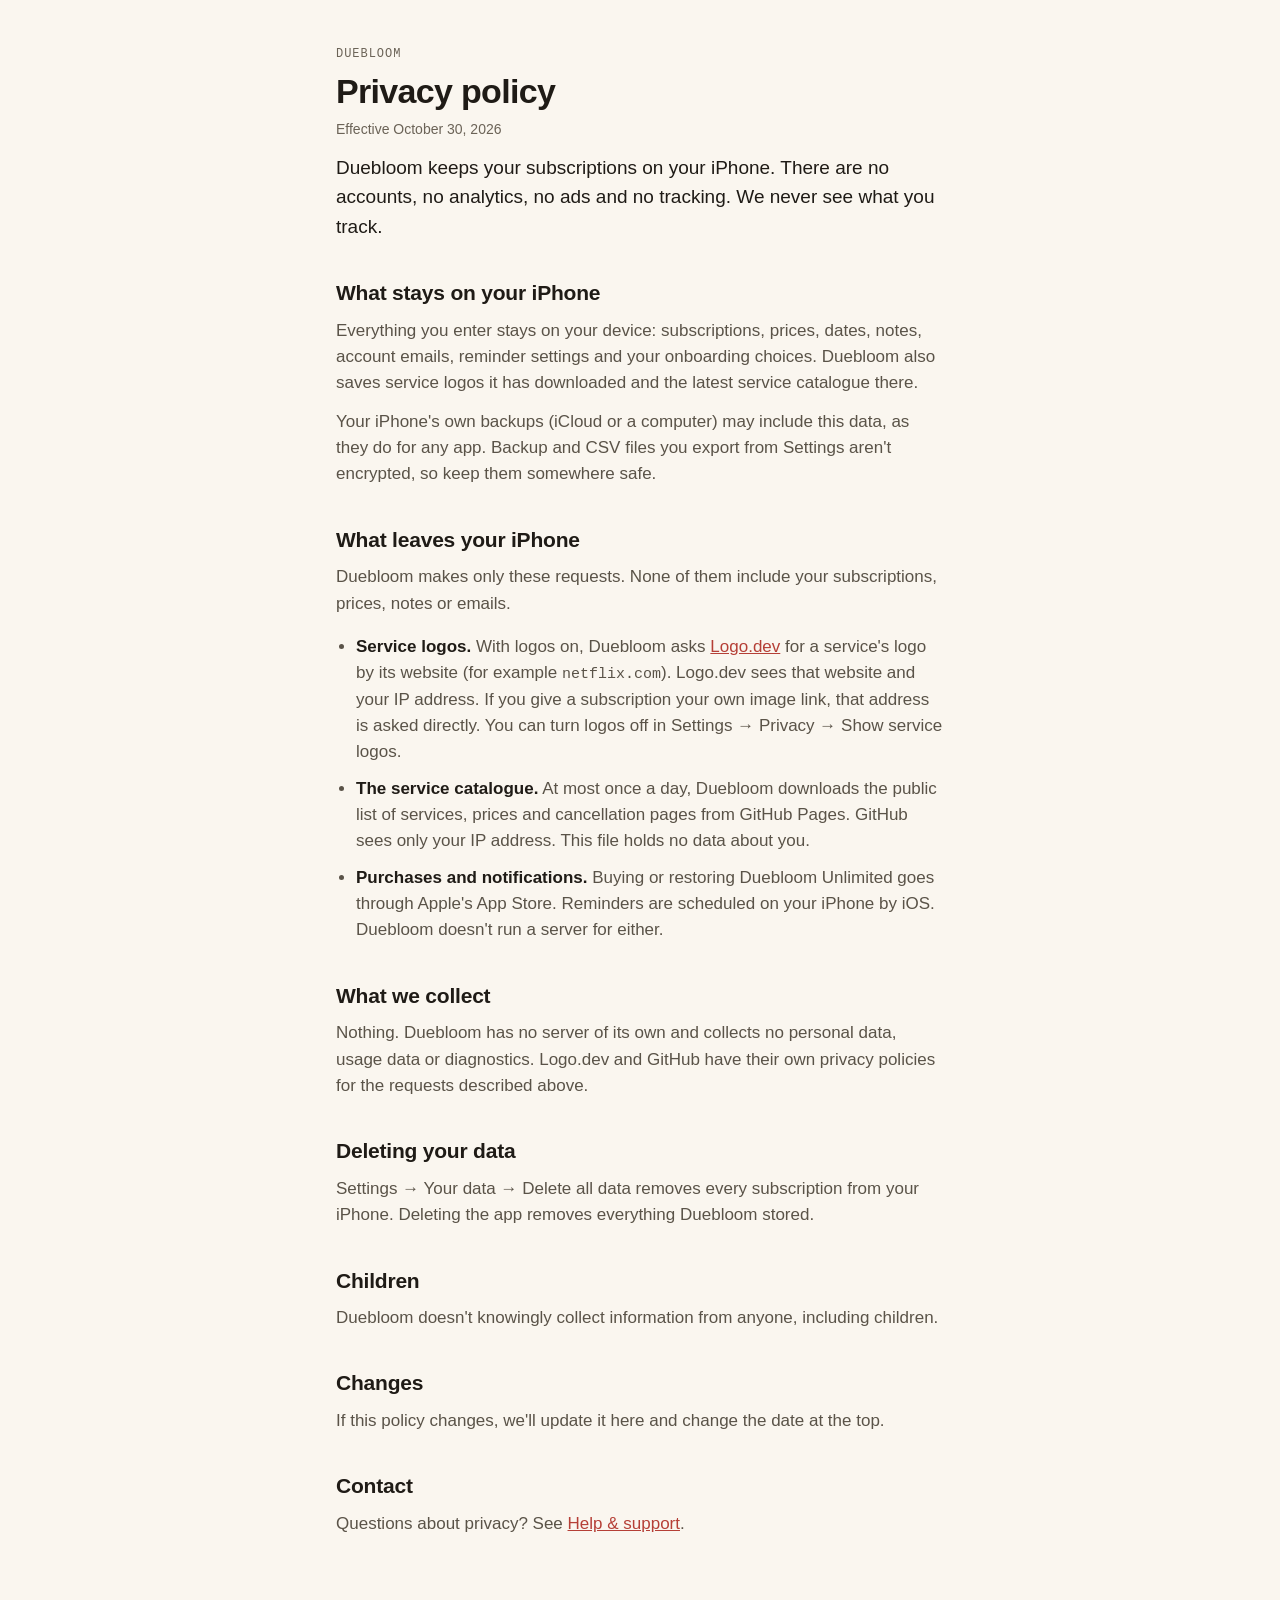
==== docs/privacy/index.html @ 4541788f "feat(pages): add the app's privacy policy and support pages Co-Authored-By: Claude Opus 5.5 <noreply" ====
<!doctype html>
<html lang="en">
<head>
<meta charset="utf-8">
<meta name="viewport" content="width=device-width, initial-scale=1">
<title>Duebloom Privacy Policy</title>
<meta name="description" content="How the Duebloom iOS app handles your data.">
<link rel="stylesheet" href="../site.css">
</head>
<body>
<main>
  <p class="eyebrow">Duebloom</p>
  <h1>Privacy policy</h1>
  <p class="meta">Effective October 30, 2026</p>

  <p class="lead">Duebloom keeps your subscriptions on your iPhone. There are no accounts, no analytics, no ads and no tracking. We never see what you track.</p>

  <h2>What stays on your iPhone</h2>
  <p>Everything you enter stays on your device: subscriptions, prices, dates, notes, account emails, reminder settings and your onboarding choices. Duebloom also saves service logos it has downloaded and the latest service catalogue there.</p>
  <p>Your iPhone's own backups (iCloud or a computer) may include this data, as they do for any app. Backup and CSV files you export from Settings aren't encrypted, so keep them somewhere safe.</p>

  <h2>What leaves your iPhone</h2>
  <p>Duebloom makes only these requests. None of them include your subscriptions, prices, notes or emails.</p>
  <ul>
    <li><strong>Service logos.</strong> With logos on, Duebloom asks <a href="https://www.logo.dev">Logo.dev</a> for a service's logo by its website (for example <code>netflix.com</code>). Logo.dev sees that website and your IP address. If you give a subscription your own image link, that address is asked directly. You can turn logos off in Settings → Privacy → Show service logos.</li>
    <li><strong>The service catalogue.</strong> At most once a day, Duebloom downloads the public list of services, prices and cancellation pages from GitHub Pages. GitHub sees only your IP address. This file holds no data about you.</li>
    <li><strong>Purchases and notifications.</strong> Buying or restoring Duebloom Unlimited goes through Apple's App Store. Reminders are scheduled on your iPhone by iOS. Duebloom doesn't run a server for either.</li>
  </ul>

  <h2>What we collect</h2>
  <p>Nothing. Duebloom has no server of its own and collects no personal data, usage data or diagnostics. Logo.dev and GitHub have their own privacy policies for the requests described above.</p>

  <h2>Deleting your data</h2>
  <p>Settings → Your data → Delete all data removes every subscription from your iPhone. Deleting the app removes everything Duebloom stored.</p>

  <h2>Children</h2>
  <p>Duebloom doesn't knowingly collect information from anyone, including children.</p>

  <h2>Changes</h2>
  <p>If this policy changes, we'll update it here and change the date at the top.</p>

  <h2>Contact</h2>
  <p>Questions about privacy? See <a href="../support/">Help &amp; support</a>.</p>
</main>
</body>
</html>
---- docs/site.css ----
:root {
  --bg: #faf6ef;
  --surface: #ffffff;
  --ink: #1f1b16;
  --text-2: #5a5348;
  --text-3: #6b6357;
  --border: #e4dccf;
  --coral: #b53f36;
  color-scheme: light dark;
}
@media (prefers-color-scheme: dark) {
  :root {
    --bg: #16130f;
    --surface: #221e19;
    --ink: #f3ede3;
    --text-2: #c9c0b2;
    --text-3: #a59d90;
    --border: #3a342c;
    --coral: #ff8a80;
  }
}
* { box-sizing: border-box; }
body {
  margin: 0;
  background: var(--bg);
  color: var(--ink);
  font: 17px/1.55 -apple-system, BlinkMacSystemFont, "Segoe UI", sans-serif;
}
main { max-width: 640px; margin: 0 auto; padding: 48px 16px 72px; }
.eyebrow { font: 500 12px/1 ui-monospace, "SF Mono", monospace; letter-spacing: .08em; text-transform: uppercase; color: var(--text-3); margin: 0 0 12px; }
h1 { font-size: 34px; line-height: 1.15; letter-spacing: -.02em; margin: 0 0 8px; }
h2 { font-size: 21px; letter-spacing: -.01em; margin: 36px 0 8px; }
h3 { font-size: 17px; margin: 24px 0 4px; }
p, li { color: var(--text-2); }
p { margin: 0 0 12px; }
ul { padding-left: 20px; }
li { margin-bottom: 10px; }
strong { color: var(--ink); }
.meta { color: var(--text-3); font-size: 14px; }
.lead { font-size: 19px; color: var(--ink); }
.note { font-size: 14px; color: var(--text-3); }
a { color: var(--coral); }
code { font: 15px ui-monospace, "SF Mono", monospace; }
.button {
  display: inline-block; padding: 14px 20px; border-radius: 16px;
  background: var(--ink); color: var(--bg); text-decoration: none; font-weight: 600;
}
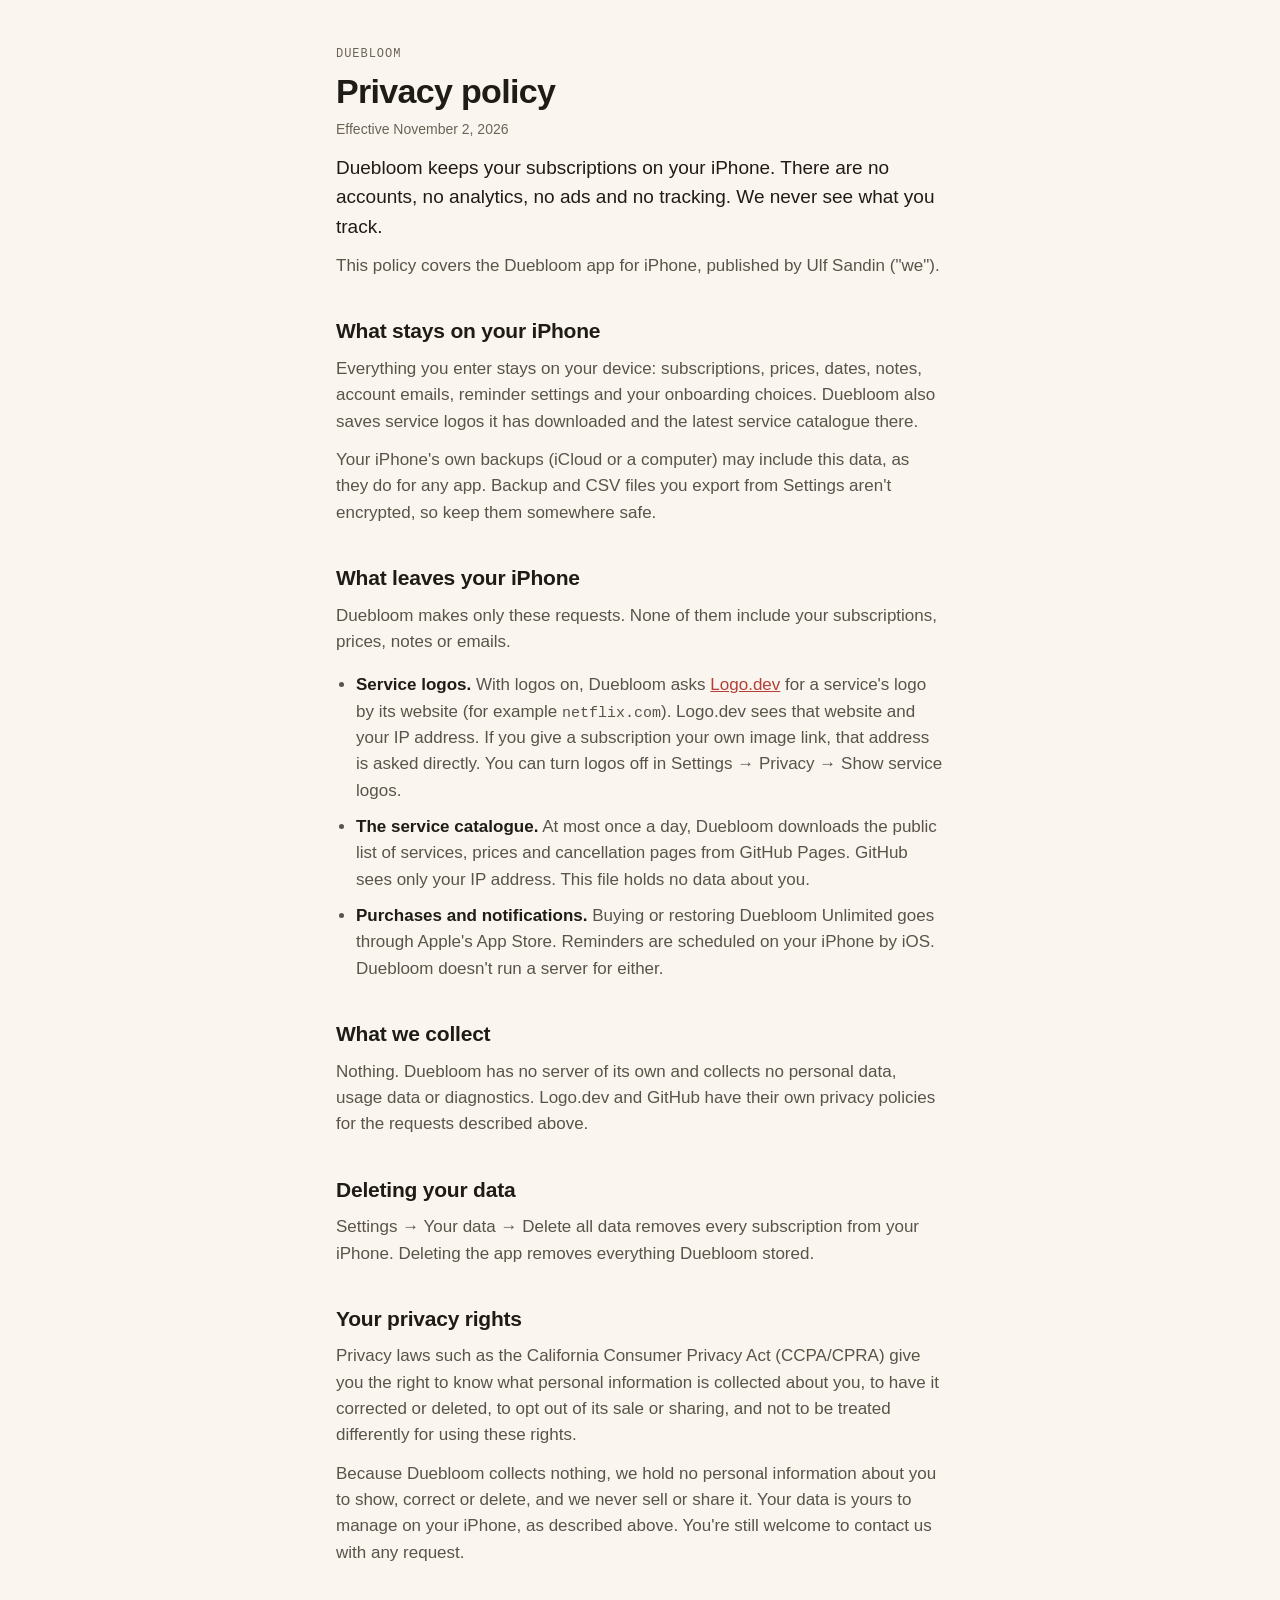
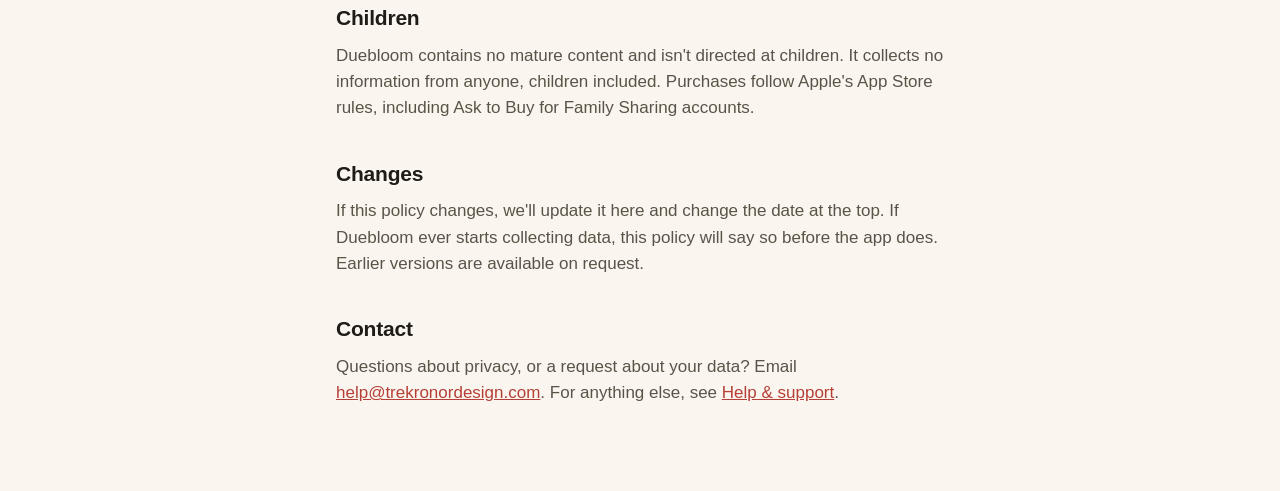
==== commit dcf1ca3b: "feat(pages): name the publisher and add rights, contact and children sections to the privacy policy " ====
--- a/docs/privacy/index.html
+++ b/docs/privacy/index.html
@@ -11,9 +11,10 @@
 <main>
   <p class="eyebrow">Duebloom</p>
   <h1>Privacy policy</h1>
-  <p class="meta">Effective October 30, 2026</p>
+  <p class="meta">Effective November 2, 2026</p>
 
   <p class="lead">Duebloom keeps your subscriptions on your iPhone. There are no accounts, no analytics, no ads and no tracking. We never see what you track.</p>
+  <p>This policy covers the Duebloom app for iPhone, published by Ulf Sandin ("we").</p>
 
   <h2>What stays on your iPhone</h2>
   <p>Everything you enter stays on your device: subscriptions, prices, dates, notes, account emails, reminder settings and your onboarding choices. Duebloom also saves service logos it has downloaded and the latest service catalogue there.</p>
@@ -33,14 +34,18 @@
   <h2>Deleting your data</h2>
   <p>Settings → Your data → Delete all data removes every subscription from your iPhone. Deleting the app removes everything Duebloom stored.</p>
 
+  <h2>Your privacy rights</h2>
+  <p>Privacy laws such as the California Consumer Privacy Act (CCPA/CPRA) give you the right to know what personal information is collected about you, to have it corrected or deleted, to opt out of its sale or sharing, and not to be treated differently for using these rights.</p>
+  <p>Because Duebloom collects nothing, we hold no personal information about you to show, correct or delete, and we never sell or share it. Your data is yours to manage on your iPhone, as described above. You're still welcome to contact us with any request.</p>
+
   <h2>Children</h2>
-  <p>Duebloom doesn't knowingly collect information from anyone, including children.</p>
+  <p>Duebloom contains no mature content and isn't directed at children. It collects no information from anyone, children included. Purchases follow Apple's App Store rules, including Ask to Buy for Family Sharing accounts.</p>
 
   <h2>Changes</h2>
-  <p>If this policy changes, we'll update it here and change the date at the top.</p>
+  <p>If this policy changes, we'll update it here and change the date at the top. If Duebloom ever starts collecting data, this policy will say so before the app does. Earlier versions are available on request.</p>
 
   <h2>Contact</h2>
-  <p>Questions about privacy? See <a href="../support/">Help &amp; support</a>.</p>
+  <p>Questions about privacy, or a request about your data? Email <a href="mailto:help@trekronordesign.com">help@trekronordesign.com</a>. For anything else, see <a href="../support/">Help &amp; support</a>.</p>
 </main>
 </body>
 </html>
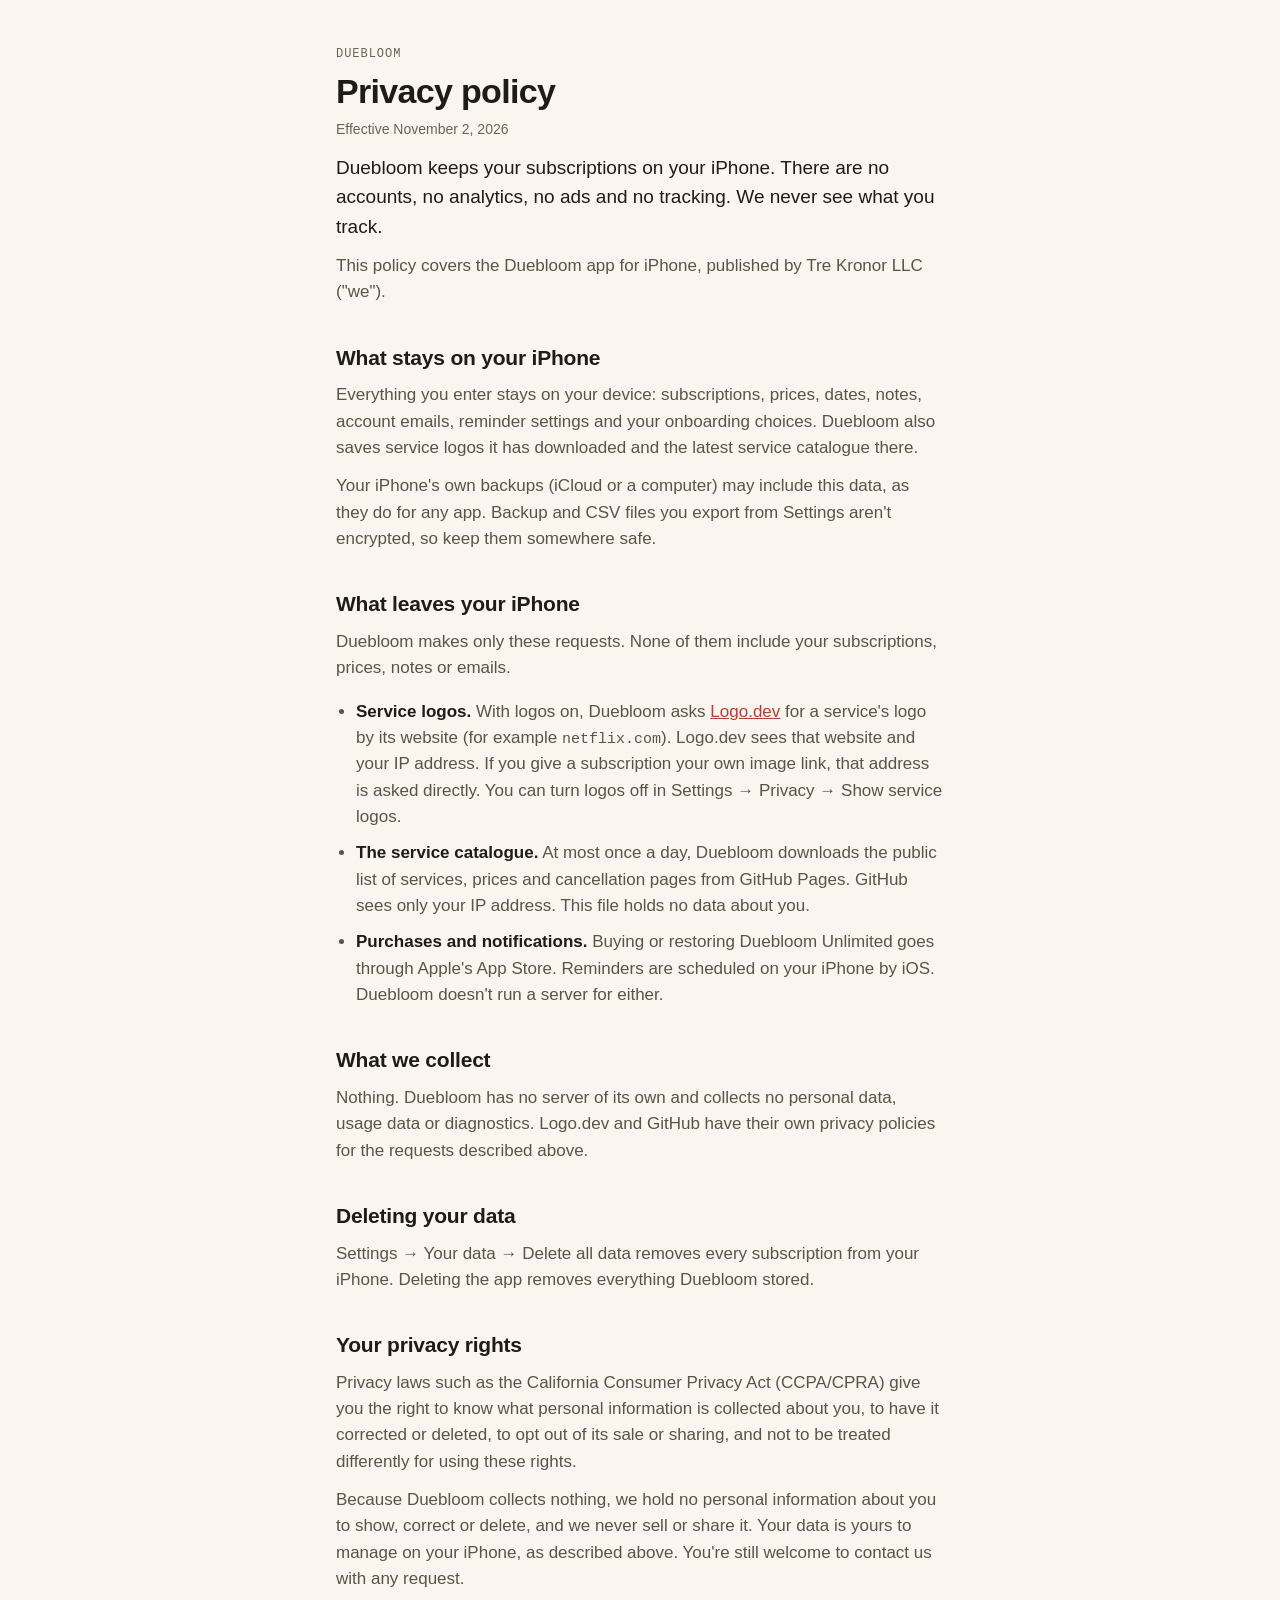
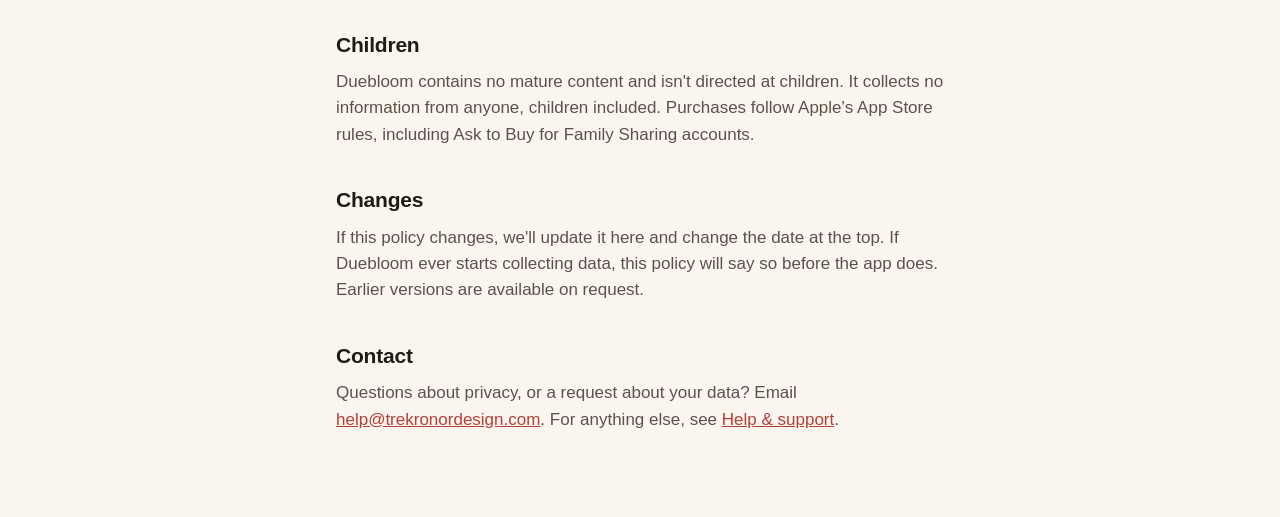
==== commit 7b41898f: "docs(privacy): name Tre Kronor LLC as publisher Co-Authored-By: Claude Opus 5.5 <noreply@anthropic.c" ====
--- a/docs/privacy/index.html
+++ b/docs/privacy/index.html
@@ -14,7 +14,7 @@
   <p class="meta">Effective November 2, 2026</p>
 
   <p class="lead">Duebloom keeps your subscriptions on your iPhone. There are no accounts, no analytics, no ads and no tracking. We never see what you track.</p>
-  <p>This policy covers the Duebloom app for iPhone, published by Ulf Sandin ("we").</p>
+  <p>This policy covers the Duebloom app for iPhone, published by Tre Kronor LLC ("we").</p>
 
   <h2>What stays on your iPhone</h2>
   <p>Everything you enter stays on your device: subscriptions, prices, dates, notes, account emails, reminder settings and your onboarding choices. Duebloom also saves service logos it has downloaded and the latest service catalogue there.</p>
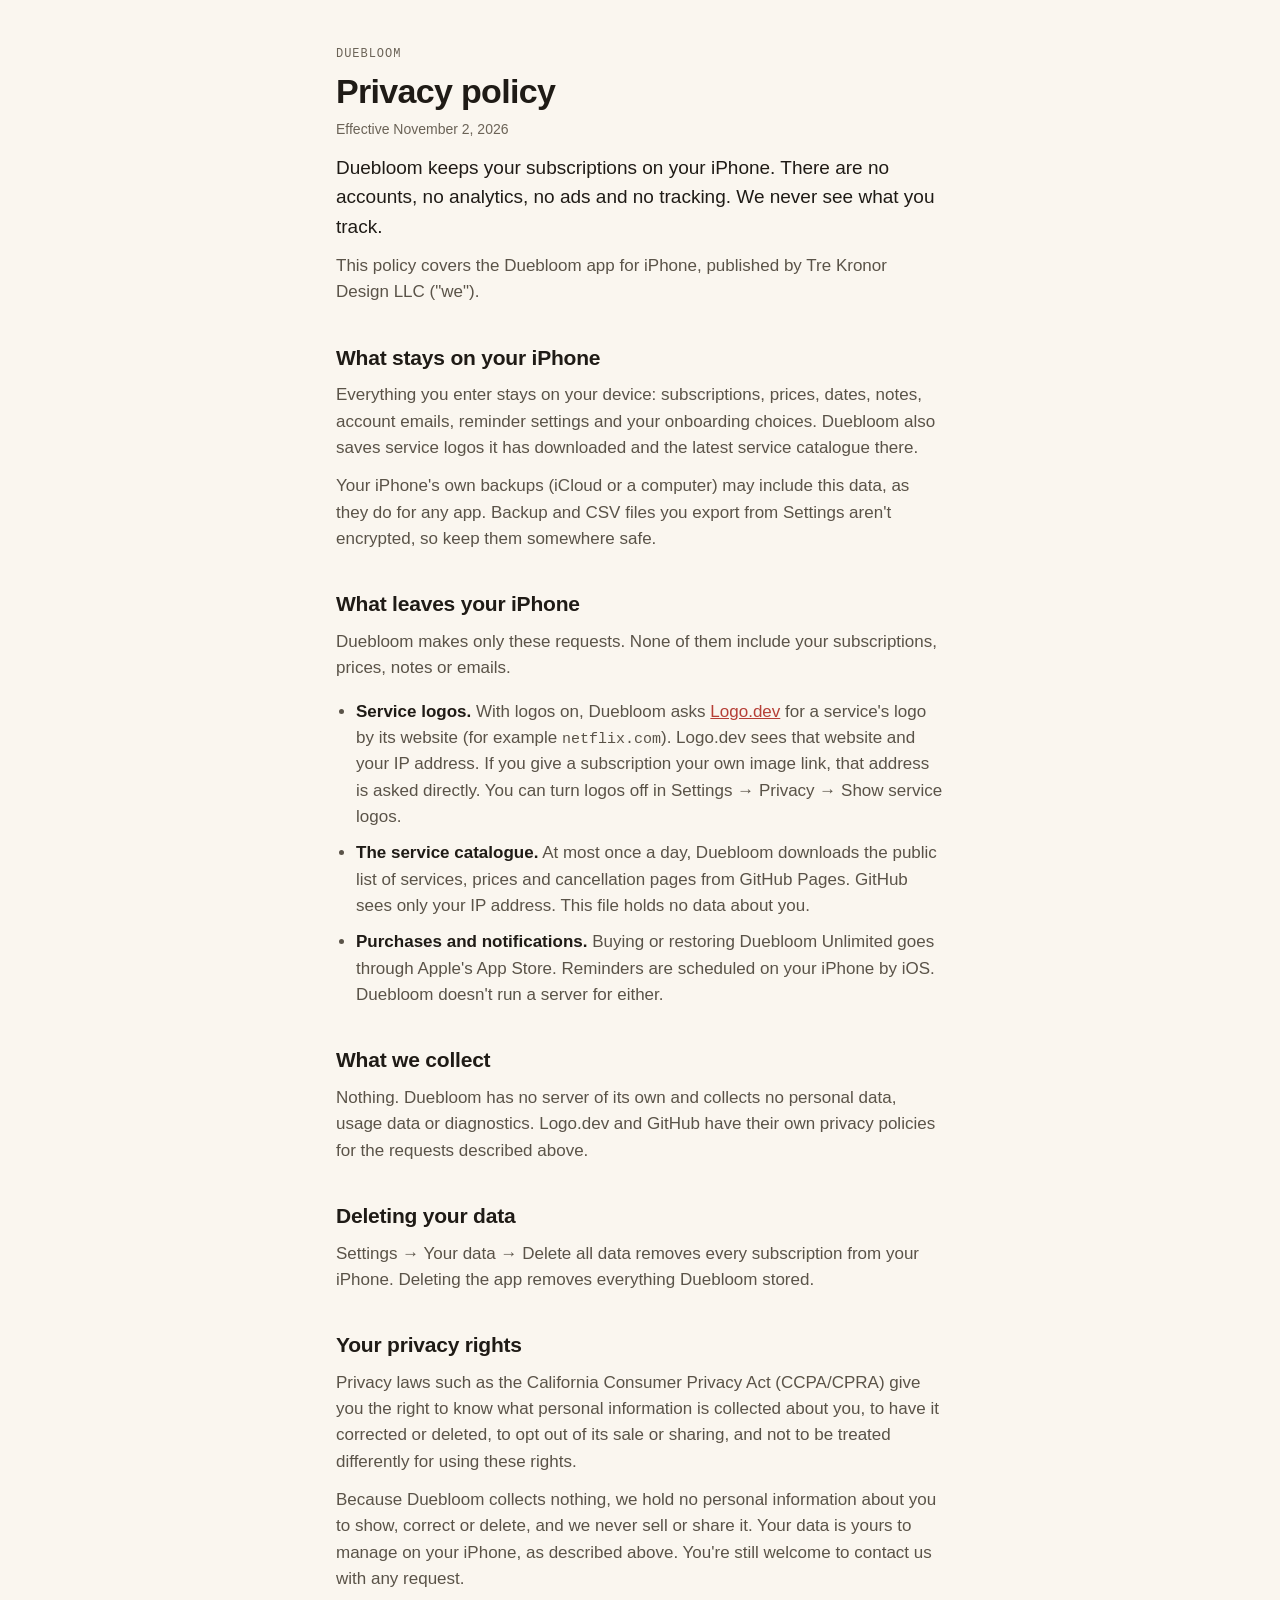
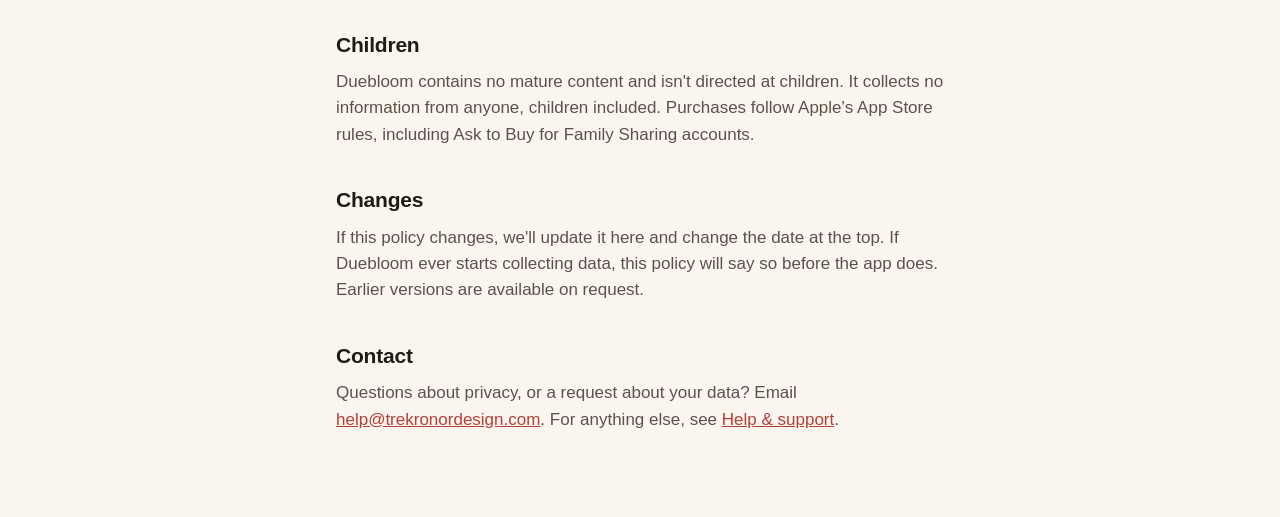
==== commit 055c8a74: "docs(privacy): name Tre Kronor Design LLC as publisher Co-Authored-By: Claude Opus 5.5 <noreply@anth" ====
--- a/docs/privacy/index.html
+++ b/docs/privacy/index.html
@@ -14,7 +14,7 @@
   <p class="meta">Effective November 2, 2026</p>
 
   <p class="lead">Duebloom keeps your subscriptions on your iPhone. There are no accounts, no analytics, no ads and no tracking. We never see what you track.</p>
-  <p>This policy covers the Duebloom app for iPhone, published by Tre Kronor LLC ("we").</p>
+  <p>This policy covers the Duebloom app for iPhone, published by Tre Kronor Design LLC ("we").</p>
 
   <h2>What stays on your iPhone</h2>
   <p>Everything you enter stays on your device: subscriptions, prices, dates, notes, account emails, reminder settings and your onboarding choices. Duebloom also saves service logos it has downloaded and the latest service catalogue there.</p>
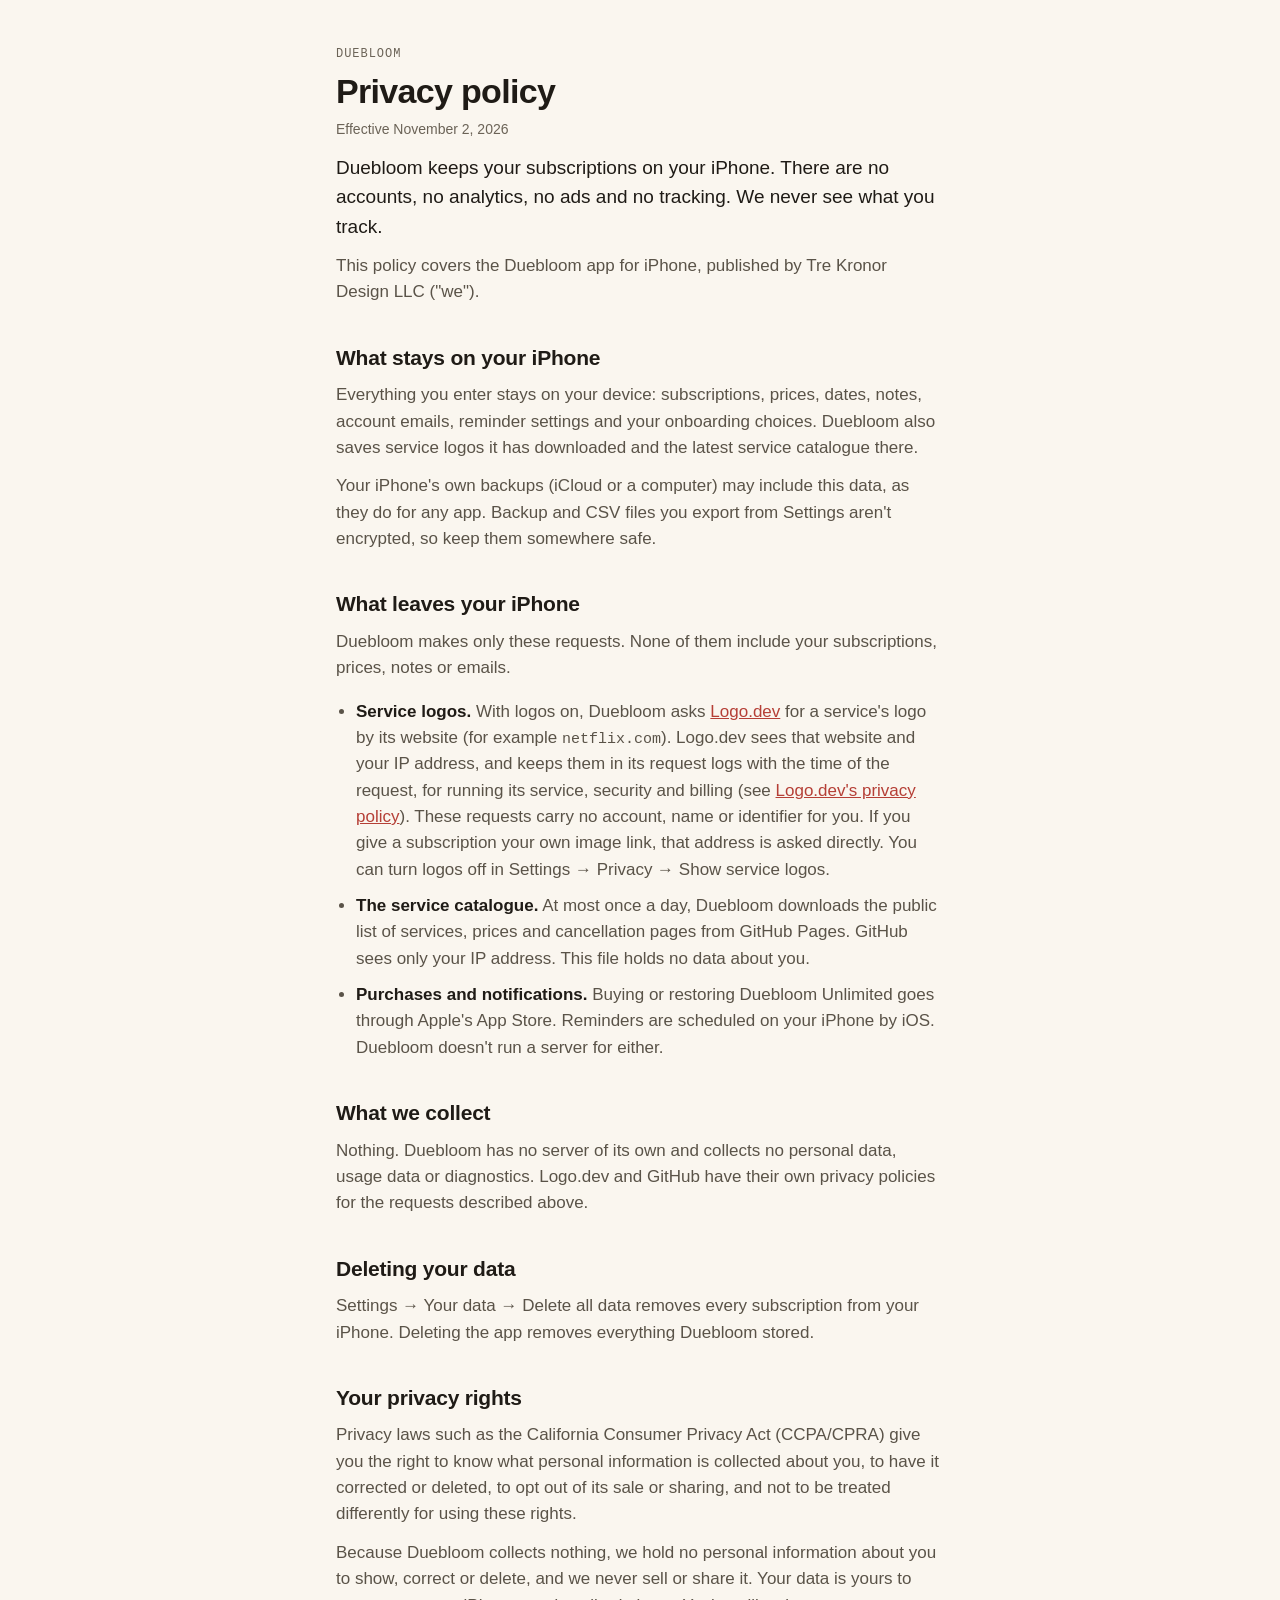
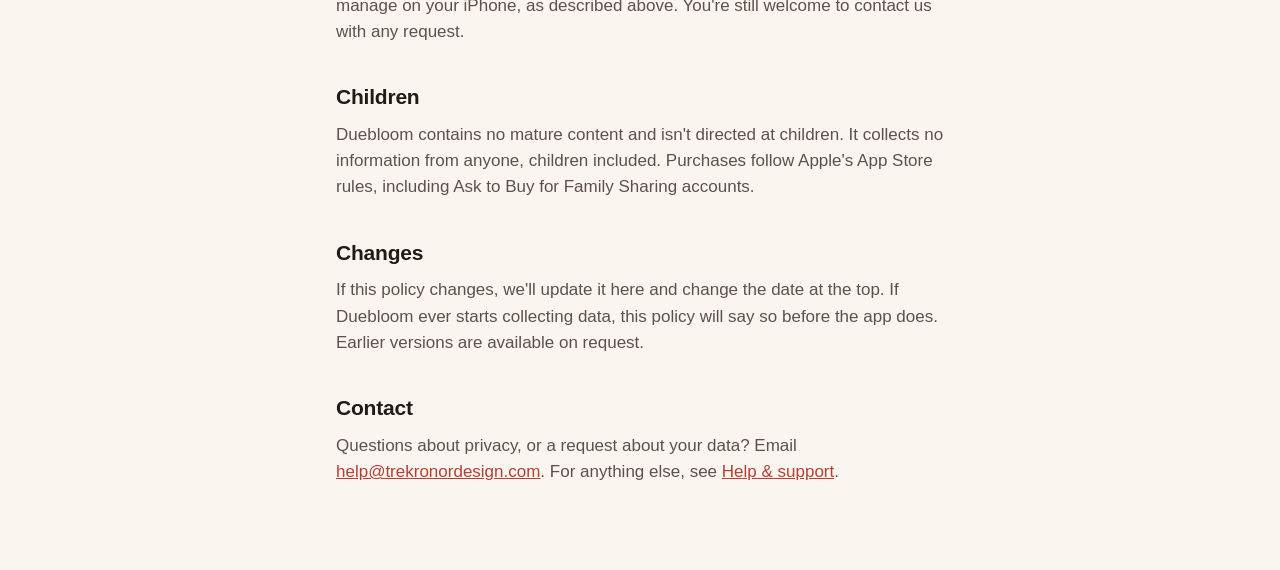
==== commit add67f2f: "docs: say Logo.dev keeps request logs, and use its attribution wording Co-Authored-By: Claude Opus 5" ====
--- a/docs/privacy/index.html
+++ b/docs/privacy/index.html
@@ -23,7 +23,7 @@
   <h2>What leaves your iPhone</h2>
   <p>Duebloom makes only these requests. None of them include your subscriptions, prices, notes or emails.</p>
   <ul>
-    <li><strong>Service logos.</strong> With logos on, Duebloom asks <a href="https://www.logo.dev">Logo.dev</a> for a service's logo by its website (for example <code>netflix.com</code>). Logo.dev sees that website and your IP address. If you give a subscription your own image link, that address is asked directly. You can turn logos off in Settings → Privacy → Show service logos.</li>
+    <li><strong>Service logos.</strong> With logos on, Duebloom asks <a href="https://www.logo.dev">Logo.dev</a> for a service's logo by its website (for example <code>netflix.com</code>). Logo.dev sees that website and your IP address, and keeps them in its request logs with the time of the request, for running its service, security and billing (see <a href="https://www.logo.dev/legal/privacy">Logo.dev's privacy policy</a>). These requests carry no account, name or identifier for you. If you give a subscription your own image link, that address is asked directly. You can turn logos off in Settings → Privacy → Show service logos.</li>
     <li><strong>The service catalogue.</strong> At most once a day, Duebloom downloads the public list of services, prices and cancellation pages from GitHub Pages. GitHub sees only your IP address. This file holds no data about you.</li>
     <li><strong>Purchases and notifications.</strong> Buying or restoring Duebloom Unlimited goes through Apple's App Store. Reminders are scheduled on your iPhone by iOS. Duebloom doesn't run a server for either.</li>
   </ul>
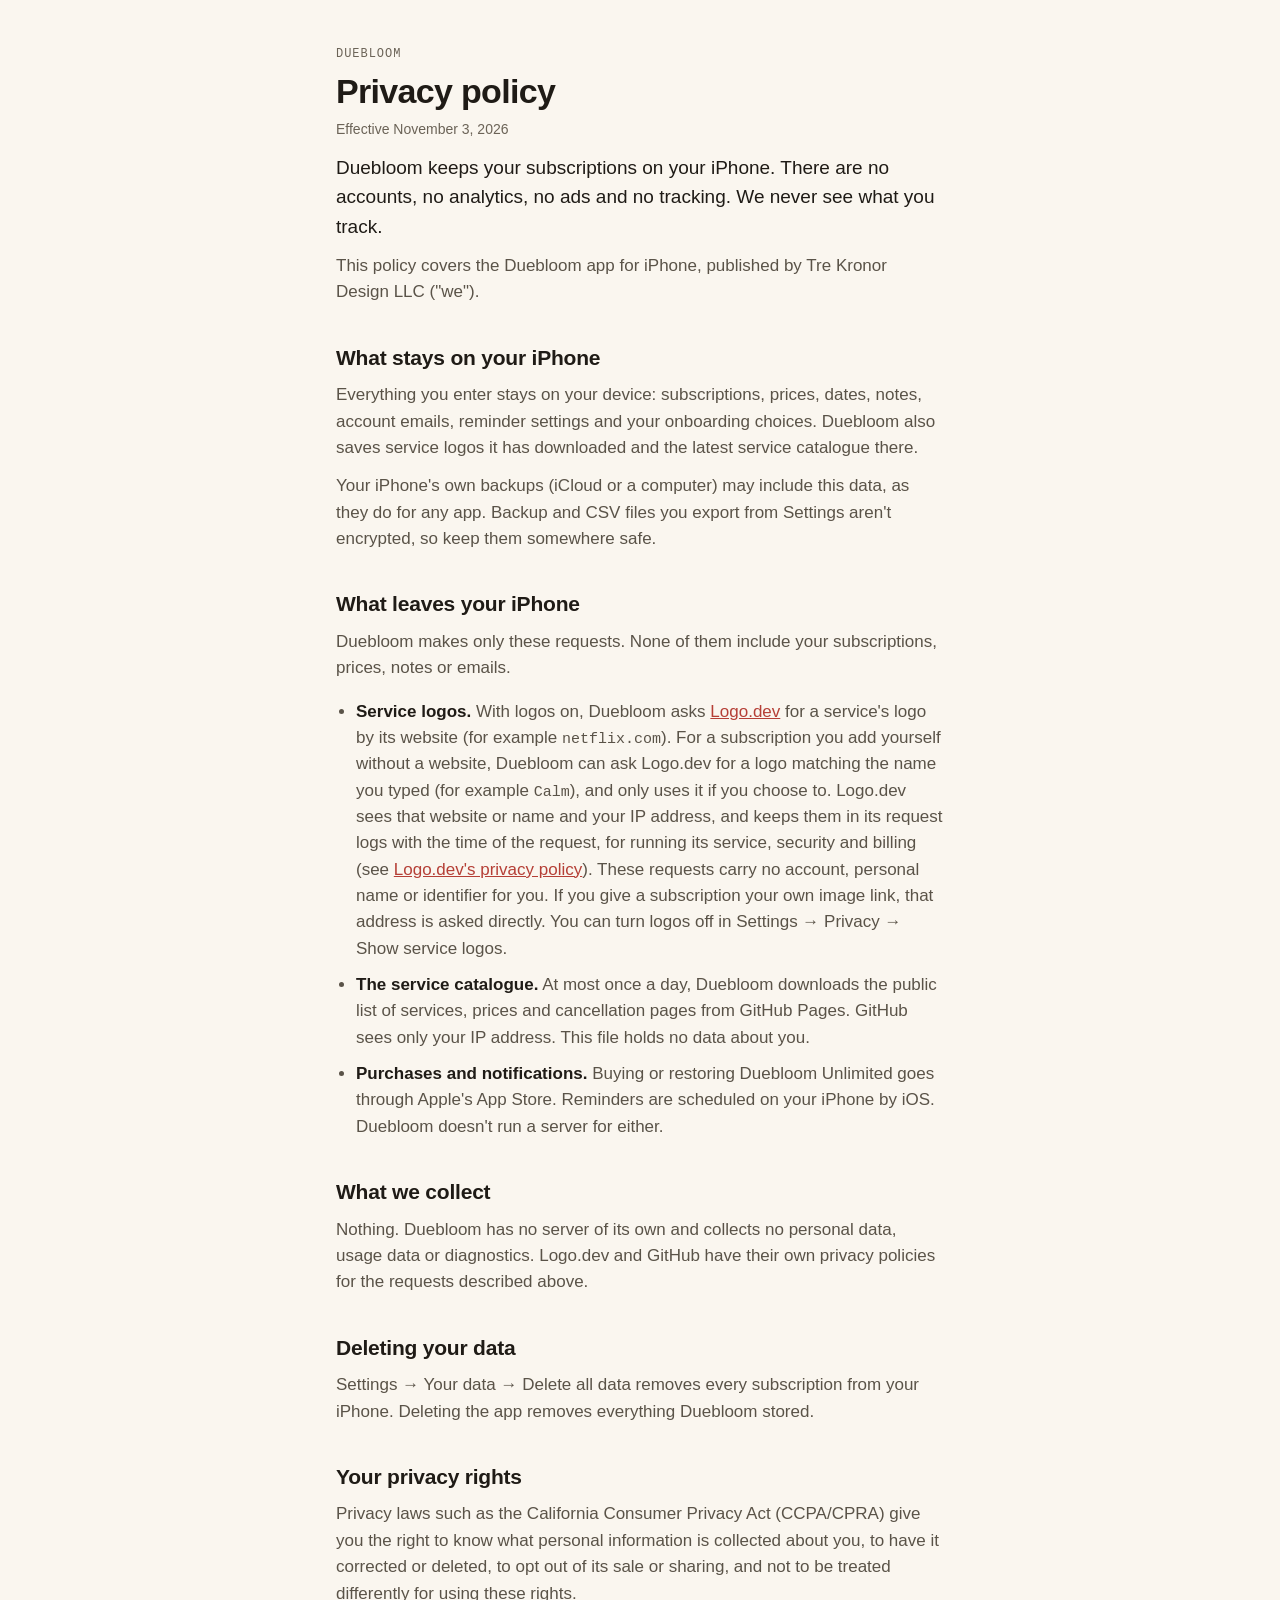
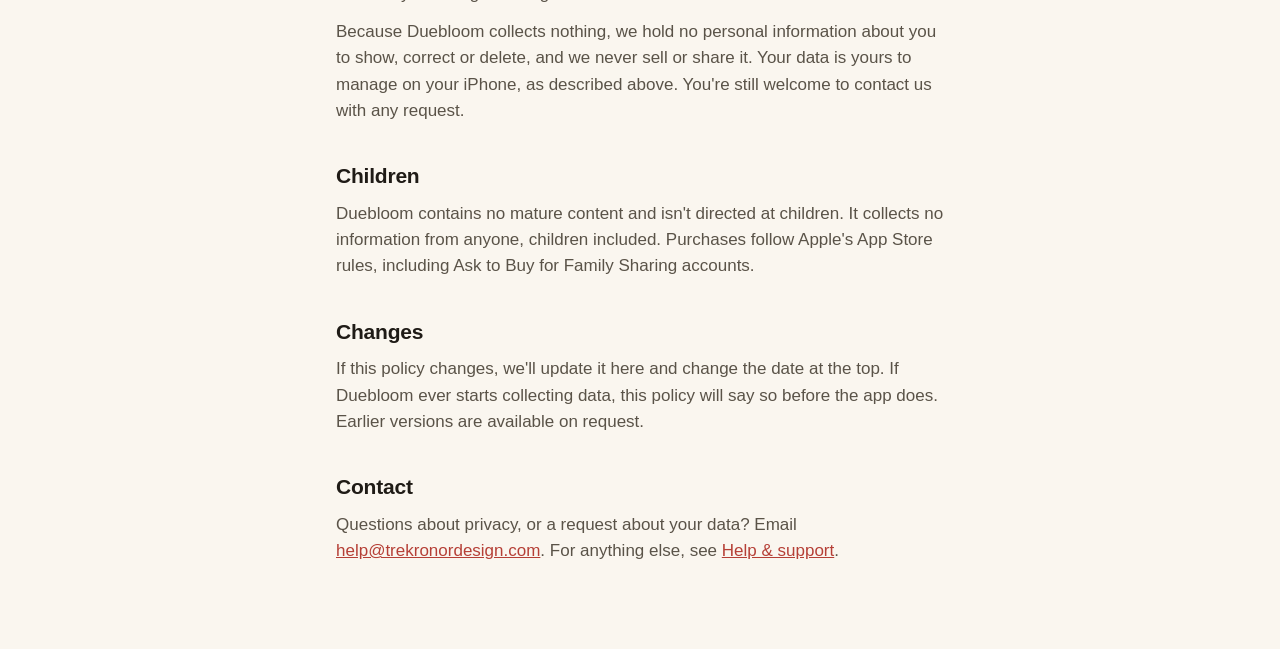
==== commit 9bdb3875: "docs(privacy): logo lookups by name for subscriptions without a website Co-Authored-By: Claude Opus " ====
--- a/docs/privacy/index.html
+++ b/docs/privacy/index.html
@@ -11,7 +11,7 @@
 <main>
   <p class="eyebrow">Duebloom</p>
   <h1>Privacy policy</h1>
-  <p class="meta">Effective November 2, 2026</p>
+  <p class="meta">Effective November 3, 2026</p>
 
   <p class="lead">Duebloom keeps your subscriptions on your iPhone. There are no accounts, no analytics, no ads and no tracking. We never see what you track.</p>
   <p>This policy covers the Duebloom app for iPhone, published by Tre Kronor Design LLC ("we").</p>
@@ -23,7 +23,7 @@
   <h2>What leaves your iPhone</h2>
   <p>Duebloom makes only these requests. None of them include your subscriptions, prices, notes or emails.</p>
   <ul>
-    <li><strong>Service logos.</strong> With logos on, Duebloom asks <a href="https://www.logo.dev">Logo.dev</a> for a service's logo by its website (for example <code>netflix.com</code>). Logo.dev sees that website and your IP address, and keeps them in its request logs with the time of the request, for running its service, security and billing (see <a href="https://www.logo.dev/legal/privacy">Logo.dev's privacy policy</a>). These requests carry no account, name or identifier for you. If you give a subscription your own image link, that address is asked directly. You can turn logos off in Settings → Privacy → Show service logos.</li>
+    <li><strong>Service logos.</strong> With logos on, Duebloom asks <a href="https://www.logo.dev">Logo.dev</a> for a service's logo by its website (for example <code>netflix.com</code>). For a subscription you add yourself without a website, Duebloom can ask Logo.dev for a logo matching the name you typed (for example <code>Calm</code>), and only uses it if you choose to. Logo.dev sees that website or name and your IP address, and keeps them in its request logs with the time of the request, for running its service, security and billing (see <a href="https://www.logo.dev/legal/privacy">Logo.dev's privacy policy</a>). These requests carry no account, personal name or identifier for you. If you give a subscription your own image link, that address is asked directly. You can turn logos off in Settings → Privacy → Show service logos.</li>
     <li><strong>The service catalogue.</strong> At most once a day, Duebloom downloads the public list of services, prices and cancellation pages from GitHub Pages. GitHub sees only your IP address. This file holds no data about you.</li>
     <li><strong>Purchases and notifications.</strong> Buying or restoring Duebloom Unlimited goes through Apple's App Store. Reminders are scheduled on your iPhone by iOS. Duebloom doesn't run a server for either.</li>
   </ul>
